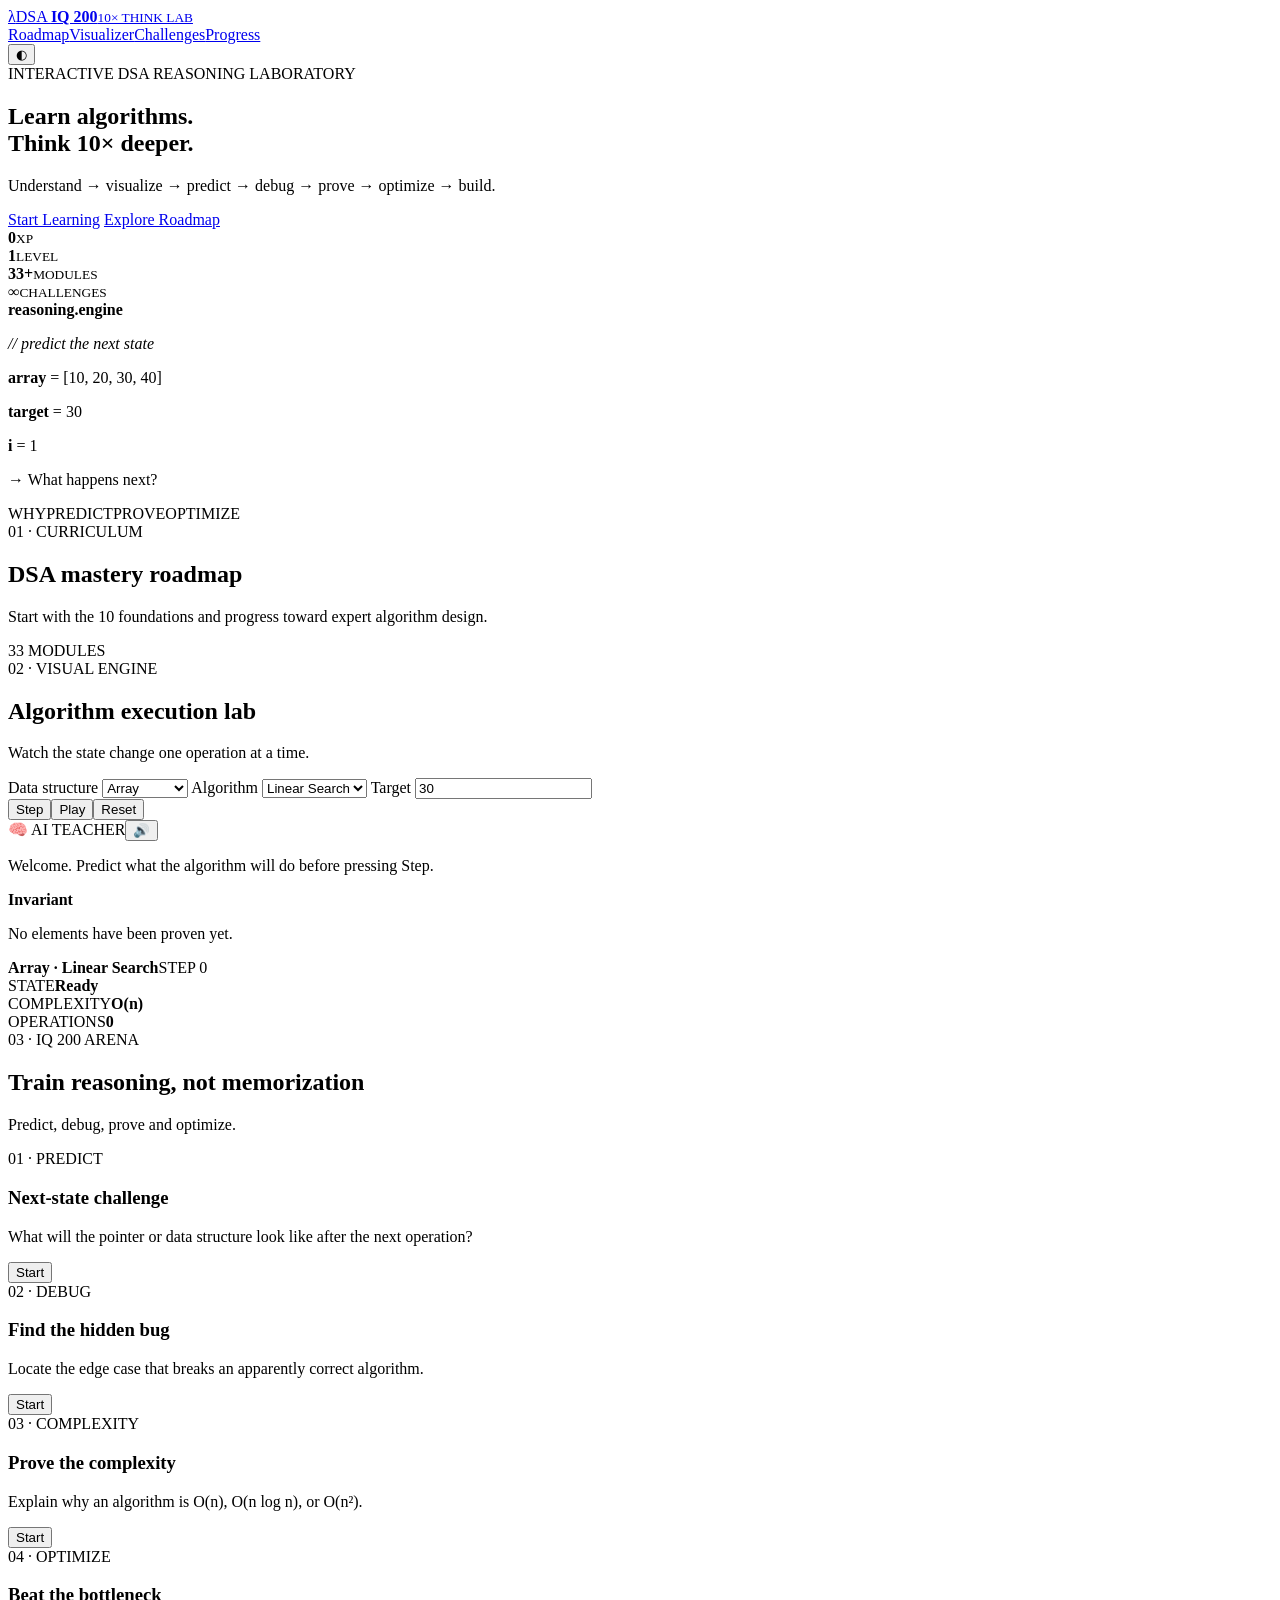
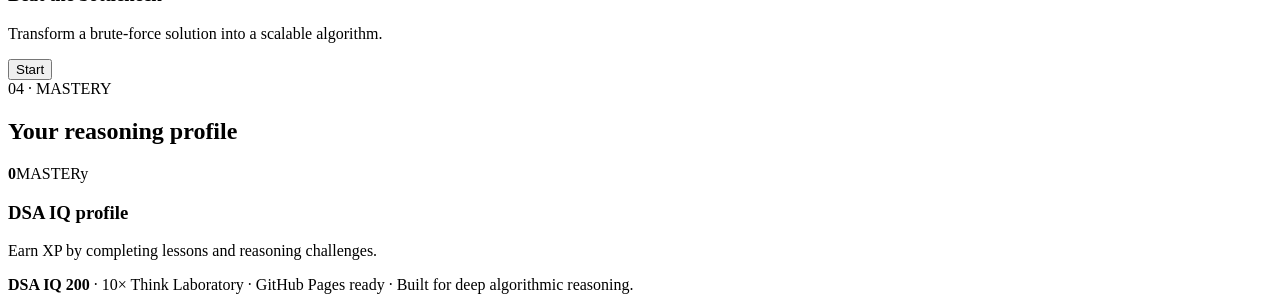
==== index.html @ b8ddc9b3 "Add files via upload" ====
<!doctype html>
<html lang="en">
<head>
  <meta charset="utf-8">
  <meta name="viewport" content="width=device-width, initial-scale=1">
  <meta name="description" content="DSA IQ 200 — a visual, interactive algorithm learning laboratory.">
  <title>DSA IQ 200 — 10× Think</title>
  <link rel="preconnect" href="https://fonts.googleapis.com">
  <link rel="preconnect" href="https://fonts.gstatic.com" crossorigin>
  <link href="https://fonts.googleapis.com/css2?family=Inter:wght@400;500;600;700;800&family=Space+Grotesk:wght@500;600;700&display=swap" rel="stylesheet">
  <link rel="stylesheet" href="css/style.css">
</head>
<body>
<div class="app-shell">
  <header class="topbar">
    <a class="brand" href="#home"><span class="brand-mark">λ</span><span>DSA <b>IQ 200</b><small>10× THINK LAB</small></span></a>
    <nav class="topnav">
      <a href="#roadmap">Roadmap</a><a href="#visualizer">Visualizer</a><a href="#challenges">Challenges</a><a href="#progress">Progress</a>
    </nav>
    <button class="icon-btn" id="themeBtn" title="Toggle theme">◐</button>
  </header>

  <main>
    <section id="home" class="hero section">
      <div class="hero-copy">
        <div class="eyebrow">INTERACTIVE DSA REASONING LABORATORY</div>
        <h1>Learn algorithms.<br><span>Think 10× deeper.</span></h1>
        <p>Understand → visualize → predict → debug → prove → optimize → build.</p>
        <div class="hero-actions">
          <a class="btn primary" href="#visualizer">Start Learning</a>
          <a class="btn ghost" href="#roadmap">Explore Roadmap</a>
        </div>
        <div class="hero-stats">
          <div><strong id="xpTop">0</strong><small>XP</small></div>
          <div><strong id="levelTop">1</strong><small>LEVEL</small></div>
          <div><strong>33+</strong><small>MODULES</small></div>
          <div><strong>∞</strong><small>CHALLENGES</small></div>
        </div>
      </div>
      <div class="hero-card">
        <div class="terminal-head"><span></span><span></span><span></span><b>reasoning.engine</b></div>
        <div class="terminal-body">
          <p><i>// predict the next state</i></p>
          <p><b>array</b> = [10, 20, 30, 40]</p>
          <p><b>target</b> = 30</p>
          <p><b>i</b> = 1</p>
          <p class="accent">→ What happens next?</p>
          <div class="terminal-grid"><span>WHY</span><span>PREDICT</span><span>PROVE</span><span>OPTIMIZE</span></div>
        </div>
      </div>
    </section>

    <section id="roadmap" class="section">
      <div class="section-title"><div><span class="eyebrow">01 · CURRICULUM</span><h2>DSA mastery roadmap</h2><p>Start with the 10 foundations and progress toward expert algorithm design.</p></div><span class="badge">33 MODULES</span></div>
      <div class="roadmap" id="roadmapGrid"></div>
    </section>

    <section id="visualizer" class="section">
      <div class="section-title"><div><span class="eyebrow">02 · VISUAL ENGINE</span><h2>Algorithm execution lab</h2><p>Watch the state change one operation at a time.</p></div></div>
      <div class="lab-grid">
        <aside class="panel controls">
          <label>Data structure</label>
          <select id="structureSelect">
            <option value="array">Array</option><option value="stack">Stack</option><option value="queue">Queue</option><option value="linked">Linked List</option>
          </select>
          <label>Algorithm</label>
          <select id="algoSelect"><option value="linear">Linear Search</option><option value="bubble">Bubble Sort</option></select>
          <label>Target</label>
          <input id="targetInput" value="30" inputmode="numeric">
          <div class="control-row"><button class="btn small" id="stepBtn">Step</button><button class="btn small primary" id="playBtn">Play</button><button class="btn small" id="resetBtn">Reset</button></div>
          <div class="teacher-box">
            <div class="teacher-head"><span>🧠 AI TEACHER</span><button id="speakBtn">🔊</button></div>
            <p id="teacherText">Welcome. Predict what the algorithm will do before pressing Step.</p>
          </div>
          <div class="invariant"><b>Invariant</b><p id="invariantText">No elements have been proven yet.</p></div>
        </aside>
        <div class="panel stage">
          <div class="stage-head"><b id="stageTitle">Array · Linear Search</b><span id="stepCounter">STEP 0</span></div>
          <div id="visualCanvas" class="visual-canvas"></div>
          <div class="state-strip"><div><span>STATE</span><b id="stateText">Ready</b></div><div><span>COMPLEXITY</span><b id="complexityText">O(n)</b></div><div><span>OPERATIONS</span><b id="opsText">0</b></div></div>
        </div>
      </div>
    </section>

    <section id="challenges" class="section">
      <div class="section-title"><div><span class="eyebrow">03 · IQ 200 ARENA</span><h2>Train reasoning, not memorization</h2><p>Predict, debug, prove and optimize.</p></div></div>
      <div class="challenge-grid">
        <article class="challenge-card"><span>01 · PREDICT</span><h3>Next-state challenge</h3><p>What will the pointer or data structure look like after the next operation?</p><button class="btn small" data-challenge="predict">Start</button></article>
        <article class="challenge-card"><span>02 · DEBUG</span><h3>Find the hidden bug</h3><p>Locate the edge case that breaks an apparently correct algorithm.</p><button class="btn small" data-challenge="debug">Start</button></article>
        <article class="challenge-card"><span>03 · COMPLEXITY</span><h3>Prove the complexity</h3><p>Explain why an algorithm is O(n), O(n log n), or O(n²).</p><button class="btn small" data-challenge="complexity">Start</button></article>
        <article class="challenge-card"><span>04 · OPTIMIZE</span><h3>Beat the bottleneck</h3><p>Transform a brute-force solution into a scalable algorithm.</p><button class="btn small" data-challenge="optimize">Start</button></article>
      </div>
      <div id="challengePanel" class="panel challenge-panel hidden"></div>
    </section>

    <section id="progress" class="section">
      <div class="section-title"><div><span class="eyebrow">04 · MASTERY</span><h2>Your reasoning profile</h2></div></div>
      <div class="progress-grid">
        <div class="panel mastery"><div class="mastery-ring"><b id="masteryScore">0</b><span>MASTERy</span></div><div><h3>DSA IQ profile</h3><p>Earn XP by completing lessons and reasoning challenges.</p><div class="bar"><i id="masteryBar"></i></div></div></div>
        <div class="panel skills" id="skills"></div>
      </div>
    </section>
  </main>

  <footer><b>DSA IQ 200</b> · 10× Think Laboratory · GitHub Pages ready · Built for deep algorithmic reasoning.</footer>
</div>
<script src="js/app.js"></script>
</body>
</html>
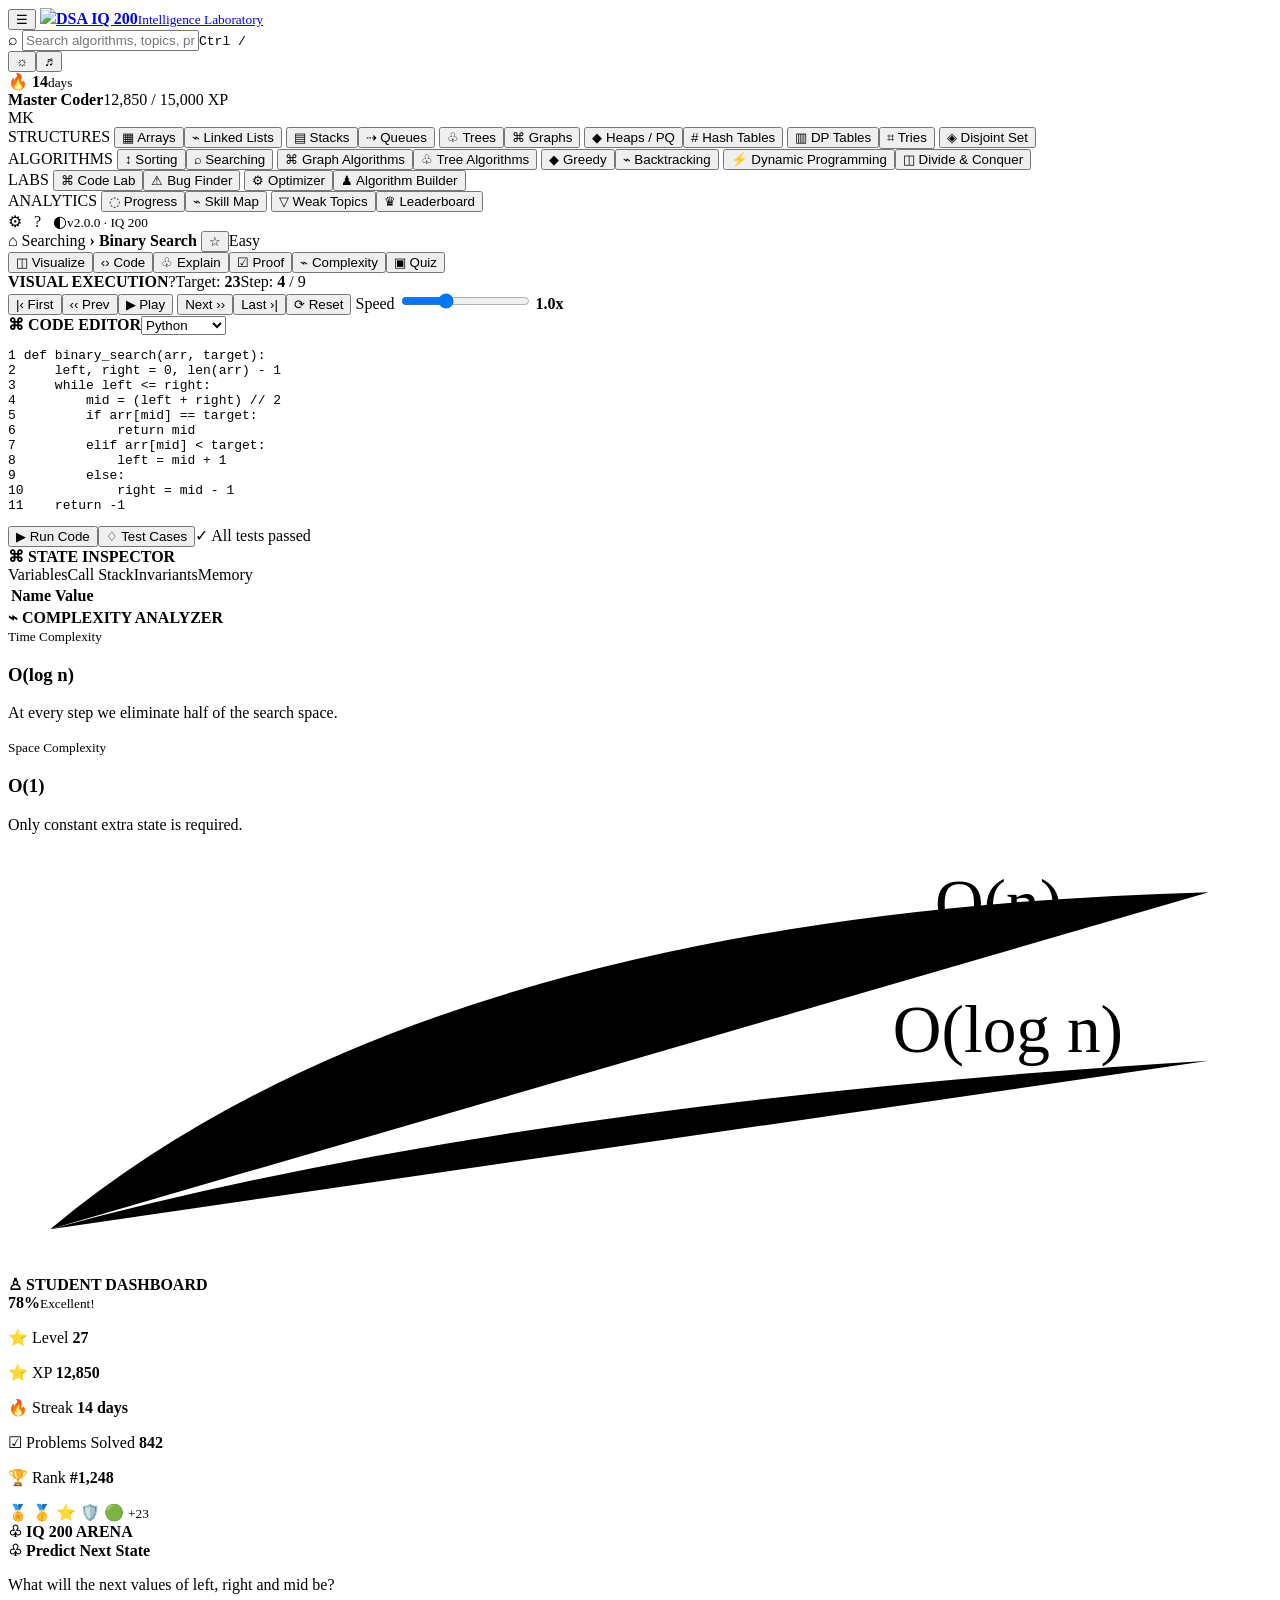
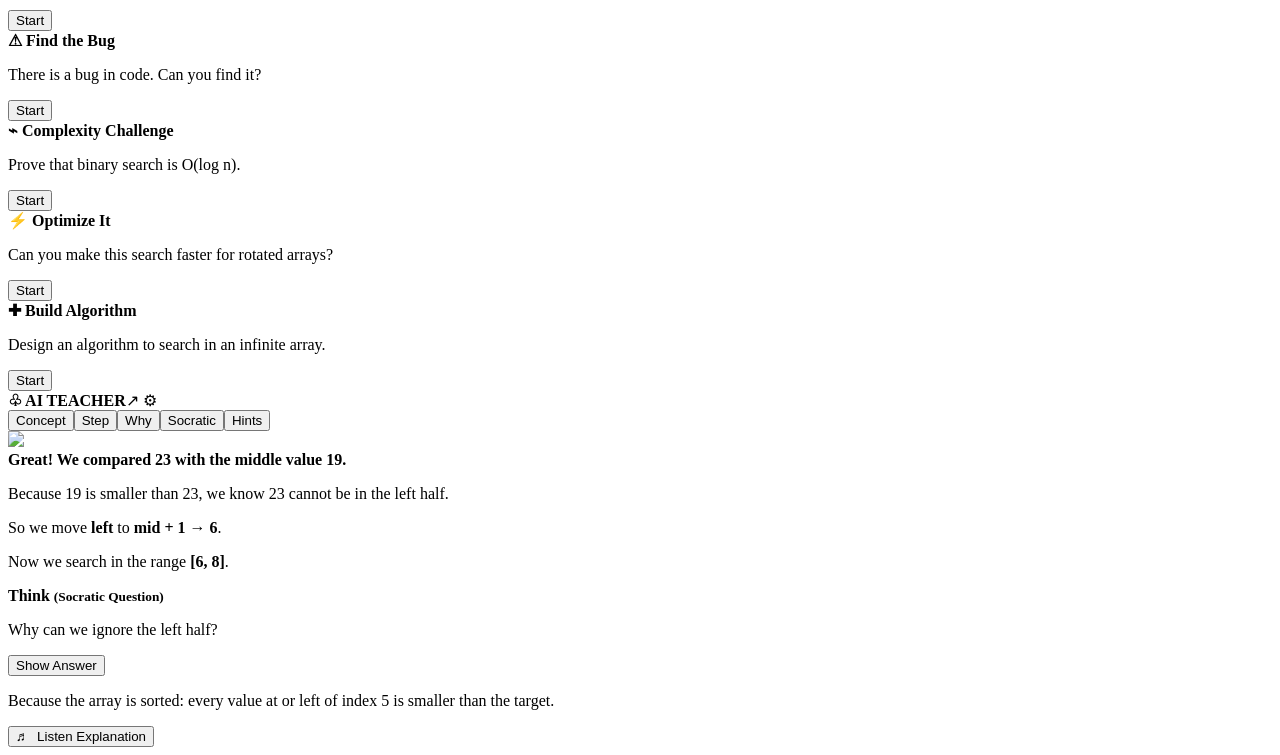
==== commit 4bc8fe68: "Add files via upload" ====
--- a/index.html
+++ b/index.html
@@ -1,109 +1,135 @@
 <!doctype html>
 <html lang="en">
 <head>
-  <meta charset="utf-8">
-  <meta name="viewport" content="width=device-width, initial-scale=1">
-  <meta name="description" content="DSA IQ 200 — a visual, interactive algorithm learning laboratory.">
-  <title>DSA IQ 200 — 10× Think</title>
-  <link rel="preconnect" href="https://fonts.googleapis.com">
-  <link rel="preconnect" href="https://fonts.gstatic.com" crossorigin>
-  <link href="https://fonts.googleapis.com/css2?family=Inter:wght@400;500;600;700;800&family=Space+Grotesk:wght@500;600;700&display=swap" rel="stylesheet">
-  <link rel="stylesheet" href="css/style.css">
+<meta charset="utf-8">
+<meta name="viewport" content="width=device-width,initial-scale=1">
+<meta name="theme-color" content="#070b12">
+<meta name="description" content="DSA IQ 200 — Intelligence Laboratory">
+<title>DSA IQ 200 — Intelligence Laboratory</title>
+<link rel="icon" href="assets/favicon.svg" type="image/svg+xml">
+<link rel="stylesheet" href="css/app.css">
 </head>
 <body>
-<div class="app-shell">
-  <header class="topbar">
-    <a class="brand" href="#home"><span class="brand-mark">λ</span><span>DSA <b>IQ 200</b><small>10× THINK LAB</small></span></a>
-    <nav class="topnav">
-      <a href="#roadmap">Roadmap</a><a href="#visualizer">Visualizer</a><a href="#challenges">Challenges</a><a href="#progress">Progress</a>
-    </nav>
-    <button class="icon-btn" id="themeBtn" title="Toggle theme">◐</button>
-  </header>
+<div id="app">
+<header class="topbar">
+  <button class="mobile-menu" id="mobileMenu">☰</button>
+  <a class="brand" href="#visualize"><img src="assets/logo.svg"><span><b>DSA IQ 200</b><small>Intelligence Laboratory</small></span></a>
+  <div class="global-search">⌕ <input placeholder="Search algorithms, topics, problems..."><kbd>Ctrl /</kbd></div>
+  <div class="top-actions">
+    <button id="themeBtn">☼</button><button id="voiceTop">♬</button>
+    <div class="streak">🔥 <b>14</b><small>days</small></div>
+    <div class="xp"><b>Master Coder</b><span>12,850 / 15,000 XP</span><i><em></em></i></div>
+    <div class="avatar">MK</div>
+  </div>
+</header>
 
-  <main>
-    <section id="home" class="hero section">
-      <div class="hero-copy">
-        <div class="eyebrow">INTERACTIVE DSA REASONING LABORATORY</div>
-        <h1>Learn algorithms.<br><span>Think 10× deeper.</span></h1>
-        <p>Understand → visualize → predict → debug → prove → optimize → build.</p>
-        <div class="hero-actions">
-          <a class="btn primary" href="#visualizer">Start Learning</a>
-          <a class="btn ghost" href="#roadmap">Explore Roadmap</a>
-        </div>
-        <div class="hero-stats">
-          <div><strong id="xpTop">0</strong><small>XP</small></div>
-          <div><strong id="levelTop">1</strong><small>LEVEL</small></div>
-          <div><strong>33+</strong><small>MODULES</small></div>
-          <div><strong>∞</strong><small>CHALLENGES</small></div>
+<div class="layout">
+<aside class="sidebar" id="sidebar">
+  <div class="nav-group"><label>STRUCTURES</label>
+    <button class="nav active">▦ <span>Arrays</span></button><button class="nav">⌁ <span>Linked Lists</span></button>
+    <button class="nav">▤ <span>Stacks</span></button><button class="nav">⇢ <span>Queues</span></button>
+    <button class="nav">♧ <span>Trees</span></button><button class="nav">⌘ <span>Graphs</span></button>
+    <button class="nav">◆ <span>Heaps / PQ</span></button><button class="nav"># <span>Hash Tables</span></button>
+    <button class="nav">▥ <span>DP Tables</span></button><button class="nav">⌗ <span>Tries</span></button>
+    <button class="nav">◈ <span>Disjoint Set</span></button>
+  </div>
+  <div class="nav-group"><label>ALGORITHMS</label>
+    <button class="nav">↕ <span>Sorting</span></button><button class="nav active">⌕ <span>Searching</span></button>
+    <button class="nav">⌘ <span>Graph Algorithms</span></button><button class="nav">♧ <span>Tree Algorithms</span></button>
+    <button class="nav">◆ <span>Greedy</span></button><button class="nav">⌁ <span>Backtracking</span></button>
+    <button class="nav">⚡ <span>Dynamic Programming</span></button><button class="nav">◫ <span>Divide & Conquer</span></button>
+  </div>
+  <div class="nav-group"><label>LABS</label>
+    <button class="nav">⌘ <span>Code Lab</span></button><button class="nav">⚠ <span>Bug Finder</span></button>
+    <button class="nav">⚙ <span>Optimizer</span></button><button class="nav">♟ <span>Algorithm Builder</span></button>
+  </div>
+  <div class="nav-group"><label>ANALYTICS</label>
+    <button class="nav">◌ <span>Progress</span></button><button class="nav">⌁ <span>Skill Map</span></button>
+    <button class="nav">▽ <span>Weak Topics</span></button><button class="nav">♛ <span>Leaderboard</span></button>
+  </div>
+  <footer>⚙ &nbsp; ? &nbsp; ◐<small>v2.0.0 · IQ 200</small></footer>
+</aside>
+
+<main class="content">
+  <div class="crumb"><span>⌂</span> Searching <b>›</b> <strong>Binary Search</strong> <button>☆</button><span class="difficulty">Easy</span></div>
+  <div class="tabs"><button class="active" data-tab="visualize">◫ Visualize</button><button data-tab="code">‹› Code</button><button data-tab="explain">♧ Explain</button><button data-tab="proof">☑ Proof</button><button data-tab="complexity">⌁ Complexity</button><button data-tab="quiz">▣ Quiz</button></div>
+
+  <div class="workspace">
+    <section class="main-column">
+      <div class="panel execution" id="visualize">
+        <div class="panel-title"><b>VISUAL EXECUTION</b><span>?</span><label>Target: <strong>23</strong></label><label>Step: <strong id="stepNo">4</strong> / 9</label></div>
+        <div class="array-index" id="indexRow"></div>
+        <div class="array-row" id="arrayRow"></div>
+        <div class="pointer-row" id="pointerRow"></div>
+        <div class="explanation" id="executionText"></div>
+        <div class="execution-controls">
+          <button id="firstBtn">|‹ First</button><button id="prevBtn">‹‹ Prev</button><button class="play" id="playBtn">▶ Play</button>
+          <button id="nextBtn">Next ››</button><button id="lastBtn">Last ›|</button><button id="resetBtn">⟳ Reset</button>
+          <span class="speed">Speed <input id="speed" type="range" min=".5" max="2" step=".25" value="1"> <b id="speedVal">1.0x</b></span>
         </div>
       </div>
-      <div class="hero-card">
-        <div class="terminal-head"><span></span><span></span><span></span><b>reasoning.engine</b></div>
-        <div class="terminal-body">
-          <p><i>// predict the next state</i></p>
-          <p><b>array</b> = [10, 20, 30, 40]</p>
-          <p><b>target</b> = 30</p>
-          <p><b>i</b> = 1</p>
-          <p class="accent">→ What happens next?</p>
-          <div class="terminal-grid"><span>WHY</span><span>PREDICT</span><span>PROVE</span><span>OPTIMIZE</span></div>
+
+      <div class="lower-grid">
+        <div class="panel code-panel">
+          <div class="panel-title"><b>⌘ CODE EDITOR</b><select><option>Python</option><option>JavaScript</option><option>C++</option></select></div>
+          <pre><code><span class="ln">1</span> <span class="kw">def</span> binary_search(arr, target):
+<span class="ln">2</span>     left, right = <span class="num">0</span>, len(arr) - <span class="num">1</span>
+<span class="ln">3</span>     <span class="kw">while</span> left &lt;= right:
+<span class="ln">4</span>         mid = (left + right) // <span class="num">2</span>
+<span class="ln">5</span>         <span class="kw">if</span> arr[mid] == target:
+<span class="ln">6</span>             <span class="kw">return</span> mid
+<span class="ln">7</span>         <span class="kw">elif</span> arr[mid] &lt; target:
+<span class="ln">8</span>             left = mid + <span class="num">1</span>
+<span class="ln">9</span>         <span class="kw">else</span>:
+<span class="ln">10</span>            right = mid - <span class="num">1</span>
+<span class="ln">11</span>    <span class="kw">return</span> -<span class="num">1</span></code></pre>
+          <div class="code-actions"><button class="run">▶ Run Code</button><button>♢ Test Cases</button><span>✓ All tests passed</span></div>
+        </div>
+
+        <div class="panel inspector">
+          <div class="panel-title"><b>⌘ STATE INSPECTOR</b></div>
+          <div class="inspector-tabs"><span class="active">Variables</span><span>Call Stack</span><span>Invariants</span><span>Memory</span></div>
+          <table><thead><tr><th>Name</th><th>Value</th></tr></thead><tbody id="vars"></tbody></table>
+        </div>
+
+        <div class="panel complexity">
+          <div class="panel-title"><b>⌁ COMPLEXITY ANALYZER</b></div>
+          <small>Time Complexity</small><h3>O(log n)</h3><p>At every step we eliminate half of the search space.</p>
+          <small>Space Complexity</small><h3>O(1)</h3><p>Only constant extra state is required.</p>
+          <svg viewBox="0 0 300 100" class="graph"><path d="M10 90 Q100 15 285 10" class="redline"/><path d="M10 90 Q120 60 285 50" class="greenline"/><text x="220" y="18">O(n)</text><text x="210" y="48">O(log n)</text></svg>
+        </div>
+
+        <div class="panel dashboard">
+          <div class="panel-title"><b>♙ STUDENT DASHBOARD</b></div>
+          <div class="mastery"><div class="ring"><b>78%</b><small>Excellent!</small></div></div>
+          <div class="stats"><p>⭐ Level <b>27</b></p><p>⭐ XP <b>12,850</b></p><p>🔥 Streak <b>14 days</b></p><p>☑ Problems Solved <b>842</b></p><p>🏆 Rank <b>#1,248</b></p></div>
+          <div class="badges">🏅 🥇 ⭐ 🛡️ 🟢 <small>+23</small></div>
+        </div>
+      </div>
+
+      <div class="panel arena">
+        <div class="panel-title"><b>♧ IQ 200 ARENA</b></div>
+        <div class="arena-grid">
+          <article class="arena-card purple"><b>♧ Predict Next State</b><p>What will the next values of left, right and mid be?</p><button>Start</button></article>
+          <article class="arena-card red"><b>⚠ Find the Bug</b><p>There is a bug in code. Can you find it?</p><button>Start</button></article>
+          <article class="arena-card blue"><b>⌁ Complexity Challenge</b><p>Prove that binary search is O(log n).</p><button>Start</button></article>
+          <article class="arena-card gold"><b>⚡ Optimize It</b><p>Can you make this search faster for rotated arrays?</p><button>Start</button></article>
+          <article class="arena-card green"><b>✚ Build Algorithm</b><p>Design an algorithm to search in an infinite array.</p><button>Start</button></article>
         </div>
       </div>
     </section>
 
-    <section id="roadmap" class="section">
-      <div class="section-title"><div><span class="eyebrow">01 · CURRICULUM</span><h2>DSA mastery roadmap</h2><p>Start with the 10 foundations and progress toward expert algorithm design.</p></div><span class="badge">33 MODULES</span></div>
-      <div class="roadmap" id="roadmapGrid"></div>
-    </section>
-
-    <section id="visualizer" class="section">
-      <div class="section-title"><div><span class="eyebrow">02 · VISUAL ENGINE</span><h2>Algorithm execution lab</h2><p>Watch the state change one operation at a time.</p></div></div>
-      <div class="lab-grid">
-        <aside class="panel controls">
-          <label>Data structure</label>
-          <select id="structureSelect">
-            <option value="array">Array</option><option value="stack">Stack</option><option value="queue">Queue</option><option value="linked">Linked List</option>
-          </select>
-          <label>Algorithm</label>
-          <select id="algoSelect"><option value="linear">Linear Search</option><option value="bubble">Bubble Sort</option></select>
-          <label>Target</label>
-          <input id="targetInput" value="30" inputmode="numeric">
-          <div class="control-row"><button class="btn small" id="stepBtn">Step</button><button class="btn small primary" id="playBtn">Play</button><button class="btn small" id="resetBtn">Reset</button></div>
-          <div class="teacher-box">
-            <div class="teacher-head"><span>🧠 AI TEACHER</span><button id="speakBtn">🔊</button></div>
-            <p id="teacherText">Welcome. Predict what the algorithm will do before pressing Step.</p>
-          </div>
-          <div class="invariant"><b>Invariant</b><p id="invariantText">No elements have been proven yet.</p></div>
-        </aside>
-        <div class="panel stage">
-          <div class="stage-head"><b id="stageTitle">Array · Linear Search</b><span id="stepCounter">STEP 0</span></div>
-          <div id="visualCanvas" class="visual-canvas"></div>
-          <div class="state-strip"><div><span>STATE</span><b id="stateText">Ready</b></div><div><span>COMPLEXITY</span><b id="complexityText">O(n)</b></div><div><span>OPERATIONS</span><b id="opsText">0</b></div></div>
-        </div>
-      </div>
-    </section>
-
-    <section id="challenges" class="section">
-      <div class="section-title"><div><span class="eyebrow">03 · IQ 200 ARENA</span><h2>Train reasoning, not memorization</h2><p>Predict, debug, prove and optimize.</p></div></div>
-      <div class="challenge-grid">
-        <article class="challenge-card"><span>01 · PREDICT</span><h3>Next-state challenge</h3><p>What will the pointer or data structure look like after the next operation?</p><button class="btn small" data-challenge="predict">Start</button></article>
-        <article class="challenge-card"><span>02 · DEBUG</span><h3>Find the hidden bug</h3><p>Locate the edge case that breaks an apparently correct algorithm.</p><button class="btn small" data-challenge="debug">Start</button></article>
-        <article class="challenge-card"><span>03 · COMPLEXITY</span><h3>Prove the complexity</h3><p>Explain why an algorithm is O(n), O(n log n), or O(n²).</p><button class="btn small" data-challenge="complexity">Start</button></article>
-        <article class="challenge-card"><span>04 · OPTIMIZE</span><h3>Beat the bottleneck</h3><p>Transform a brute-force solution into a scalable algorithm.</p><button class="btn small" data-challenge="optimize">Start</button></article>
-      </div>
-      <div id="challengePanel" class="panel challenge-panel hidden"></div>
-    </section>
-
-    <section id="progress" class="section">
-      <div class="section-title"><div><span class="eyebrow">04 · MASTERY</span><h2>Your reasoning profile</h2></div></div>
-      <div class="progress-grid">
-        <div class="panel mastery"><div class="mastery-ring"><b id="masteryScore">0</b><span>MASTERy</span></div><div><h3>DSA IQ profile</h3><p>Earn XP by completing lessons and reasoning challenges.</p><div class="bar"><i id="masteryBar"></i></div></div></div>
-        <div class="panel skills" id="skills"></div>
-      </div>
-    </section>
-  </main>
-
-  <footer><b>DSA IQ 200</b> · 10× Think Laboratory · GitHub Pages ready · Built for deep algorithmic reasoning.</footer>
+    <aside class="teacher panel">
+      <div class="teacher-title"><b>♧ AI TEACHER</b><span>↗ ⚙</span></div>
+      <div class="teacher-tabs"><button>Concept</button><button class="active">Step</button><button>Why</button><button>Socratic</button><button>Hints</button></div>
+      <div class="teacher-avatar"><img src="assets/teacher.svg"></div>
+      <div class="speech"><b>Great! We compared 23 with the middle value 19.</b><p>Because 19 is smaller than 23, we know 23 cannot be in the left half.</p><p>So we move <strong>left</strong> to <strong>mid + 1 → 6</strong>.</p><p>Now we search in the range <strong>[6, 8]</strong>.</p></div>
+      <div class="socratic"><b>Think <small>(Socratic Question)</small></b><p>Why can we ignore the left half?</p><button id="answerBtn">Show Answer</button><p class="answer" id="answer">Because the array is sorted: every value at or left of index 5 is smaller than the target.</p></div>
+      <button class="listen" id="listenBtn">♬ &nbsp; Listen Explanation</button>
+    </aside>
+  </div>
+</main>
 </div>
 <script src="js/app.js"></script>
 </body>
-</html>
+</html>
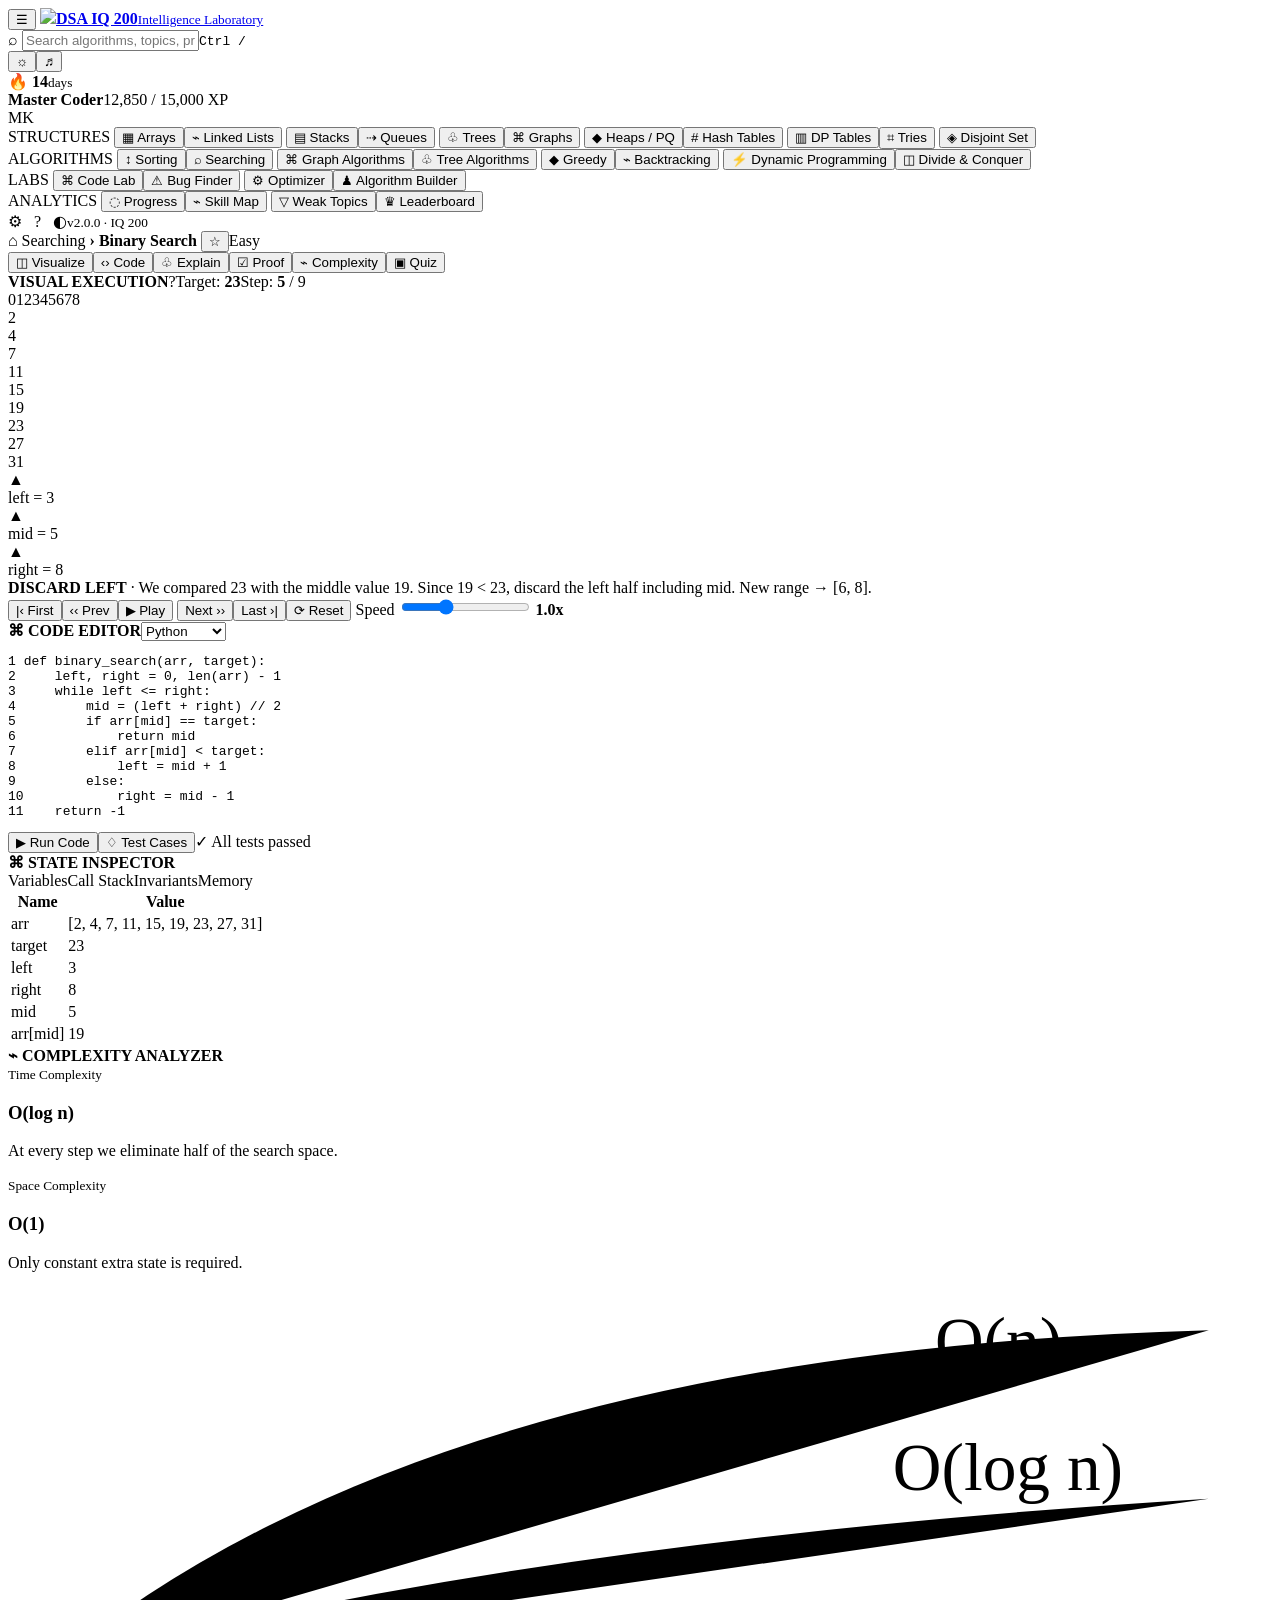
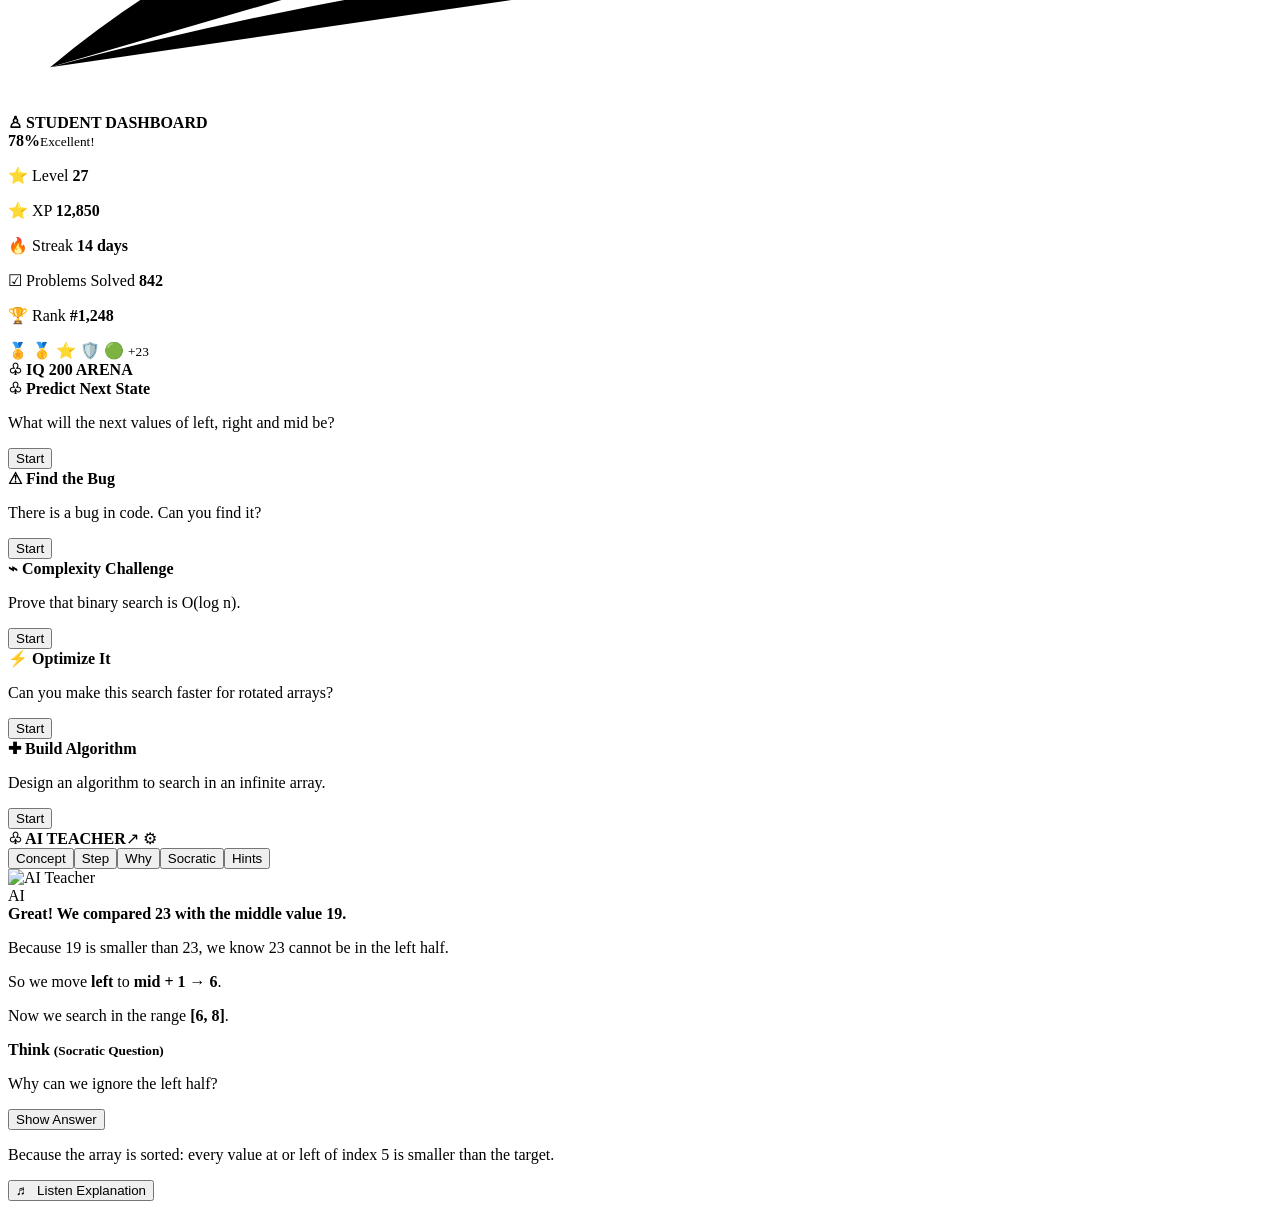
==== commit 234ede04: "Add files via upload" ====
--- a/index.html
+++ b/index.html
@@ -122,7 +122,7 @@
     <aside class="teacher panel">
       <div class="teacher-title"><b>♧ AI TEACHER</b><span>↗ ⚙</span></div>
       <div class="teacher-tabs"><button>Concept</button><button class="active">Step</button><button>Why</button><button>Socratic</button><button>Hints</button></div>
-      <div class="teacher-avatar"><img src="assets/teacher.svg"></div>
+      <div class="teacher-avatar"><img src="assets/teacher.svg" alt="AI Teacher"><div class="teacher-fallback">AI</div></div>
       <div class="speech"><b>Great! We compared 23 with the middle value 19.</b><p>Because 19 is smaller than 23, we know 23 cannot be in the left half.</p><p>So we move <strong>left</strong> to <strong>mid + 1 → 6</strong>.</p><p>Now we search in the range <strong>[6, 8]</strong>.</p></div>
       <div class="socratic"><b>Think <small>(Socratic Question)</small></b><p>Why can we ignore the left half?</p><button id="answerBtn">Show Answer</button><p class="answer" id="answer">Because the array is sorted: every value at or left of index 5 is smaller than the target.</p></div>
       <button class="listen" id="listenBtn">♬ &nbsp; Listen Explanation</button>
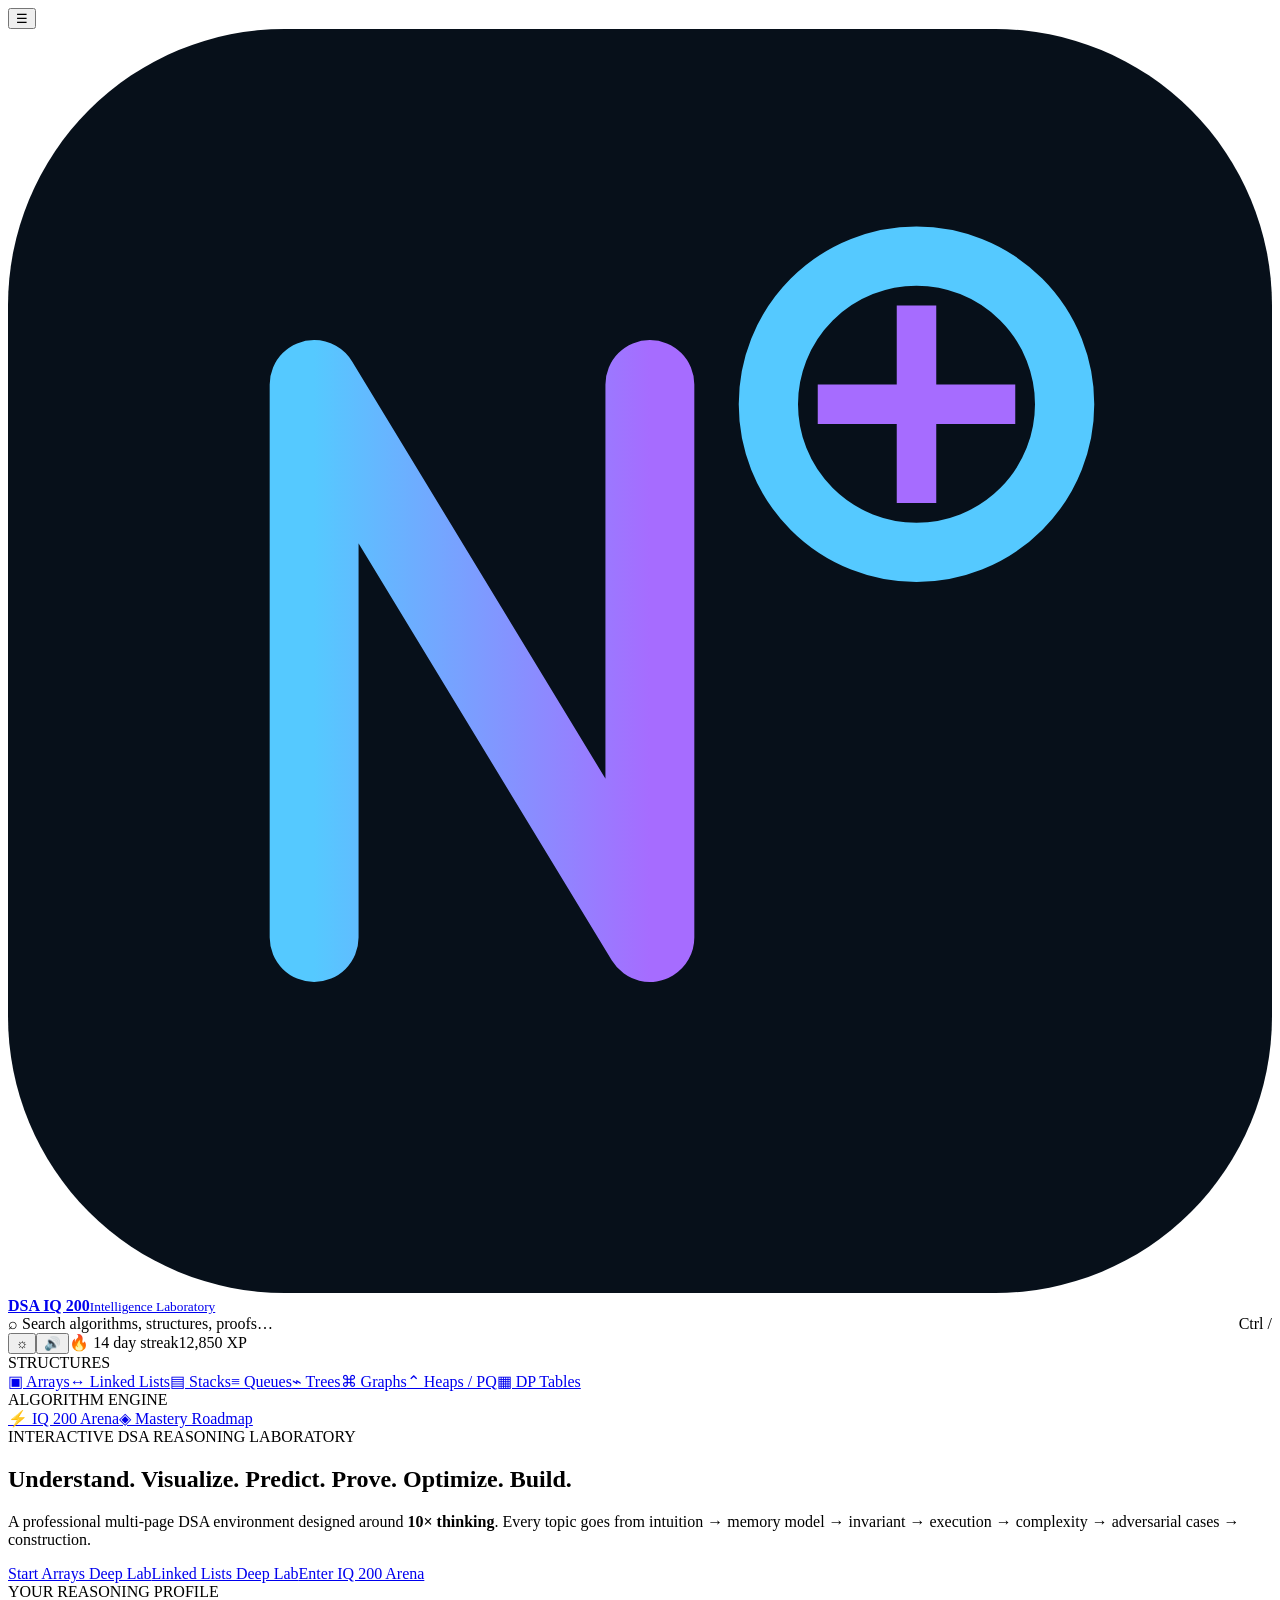
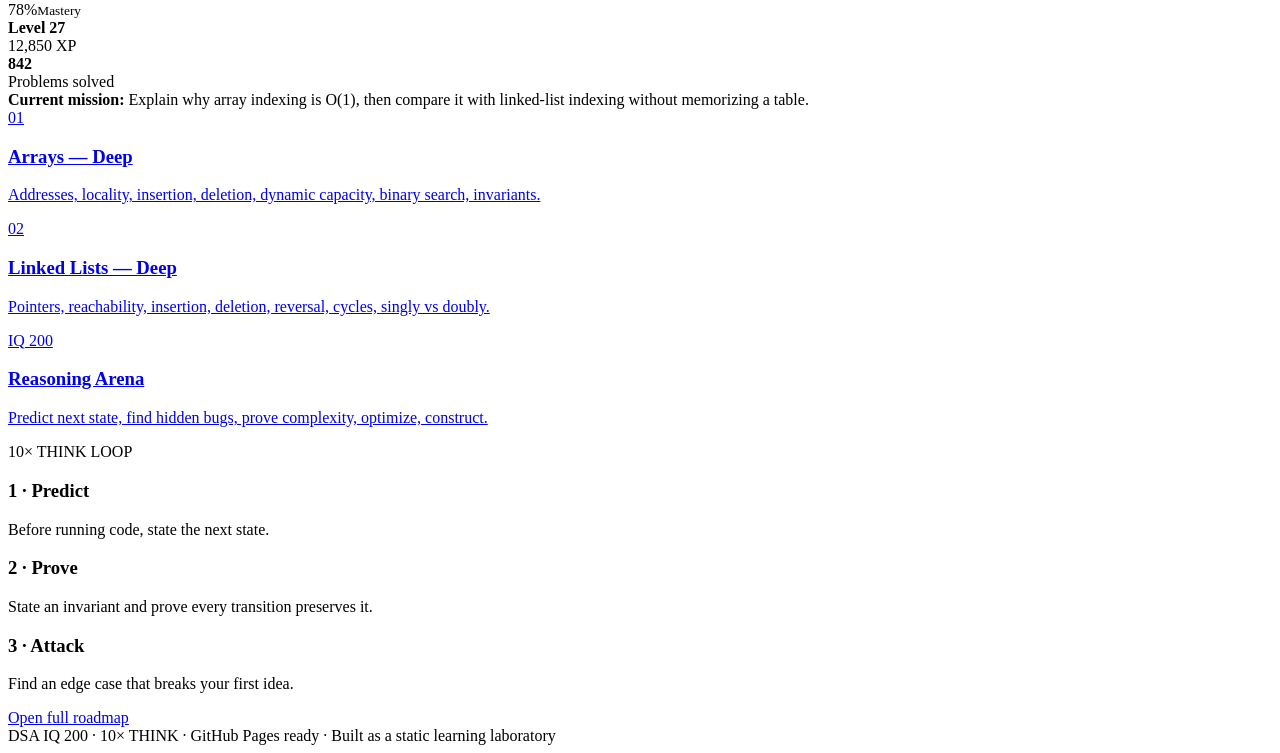
==== commit 8eea36c0: "Add files via upload" ====
--- a/index.html
+++ b/index.html
@@ -1,135 +1 @@
-<!doctype html>
-<html lang="en">
-<head>
-<meta charset="utf-8">
-<meta name="viewport" content="width=device-width,initial-scale=1">
-<meta name="theme-color" content="#070b12">
-<meta name="description" content="DSA IQ 200 — Intelligence Laboratory">
-<title>DSA IQ 200 — Intelligence Laboratory</title>
-<link rel="icon" href="assets/favicon.svg" type="image/svg+xml">
-<link rel="stylesheet" href="css/app.css">
-</head>
-<body>
-<div id="app">
-<header class="topbar">
-  <button class="mobile-menu" id="mobileMenu">☰</button>
-  <a class="brand" href="#visualize"><img src="assets/logo.svg"><span><b>DSA IQ 200</b><small>Intelligence Laboratory</small></span></a>
-  <div class="global-search">⌕ <input placeholder="Search algorithms, topics, problems..."><kbd>Ctrl /</kbd></div>
-  <div class="top-actions">
-    <button id="themeBtn">☼</button><button id="voiceTop">♬</button>
-    <div class="streak">🔥 <b>14</b><small>days</small></div>
-    <div class="xp"><b>Master Coder</b><span>12,850 / 15,000 XP</span><i><em></em></i></div>
-    <div class="avatar">MK</div>
-  </div>
-</header>
-
-<div class="layout">
-<aside class="sidebar" id="sidebar">
-  <div class="nav-group"><label>STRUCTURES</label>
-    <button class="nav active">▦ <span>Arrays</span></button><button class="nav">⌁ <span>Linked Lists</span></button>
-    <button class="nav">▤ <span>Stacks</span></button><button class="nav">⇢ <span>Queues</span></button>
-    <button class="nav">♧ <span>Trees</span></button><button class="nav">⌘ <span>Graphs</span></button>
-    <button class="nav">◆ <span>Heaps / PQ</span></button><button class="nav"># <span>Hash Tables</span></button>
-    <button class="nav">▥ <span>DP Tables</span></button><button class="nav">⌗ <span>Tries</span></button>
-    <button class="nav">◈ <span>Disjoint Set</span></button>
-  </div>
-  <div class="nav-group"><label>ALGORITHMS</label>
-    <button class="nav">↕ <span>Sorting</span></button><button class="nav active">⌕ <span>Searching</span></button>
-    <button class="nav">⌘ <span>Graph Algorithms</span></button><button class="nav">♧ <span>Tree Algorithms</span></button>
-    <button class="nav">◆ <span>Greedy</span></button><button class="nav">⌁ <span>Backtracking</span></button>
-    <button class="nav">⚡ <span>Dynamic Programming</span></button><button class="nav">◫ <span>Divide & Conquer</span></button>
-  </div>
-  <div class="nav-group"><label>LABS</label>
-    <button class="nav">⌘ <span>Code Lab</span></button><button class="nav">⚠ <span>Bug Finder</span></button>
-    <button class="nav">⚙ <span>Optimizer</span></button><button class="nav">♟ <span>Algorithm Builder</span></button>
-  </div>
-  <div class="nav-group"><label>ANALYTICS</label>
-    <button class="nav">◌ <span>Progress</span></button><button class="nav">⌁ <span>Skill Map</span></button>
-    <button class="nav">▽ <span>Weak Topics</span></button><button class="nav">♛ <span>Leaderboard</span></button>
-  </div>
-  <footer>⚙ &nbsp; ? &nbsp; ◐<small>v2.0.0 · IQ 200</small></footer>
-</aside>
-
-<main class="content">
-  <div class="crumb"><span>⌂</span> Searching <b>›</b> <strong>Binary Search</strong> <button>☆</button><span class="difficulty">Easy</span></div>
-  <div class="tabs"><button class="active" data-tab="visualize">◫ Visualize</button><button data-tab="code">‹› Code</button><button data-tab="explain">♧ Explain</button><button data-tab="proof">☑ Proof</button><button data-tab="complexity">⌁ Complexity</button><button data-tab="quiz">▣ Quiz</button></div>
-
-  <div class="workspace">
-    <section class="main-column">
-      <div class="panel execution" id="visualize">
-        <div class="panel-title"><b>VISUAL EXECUTION</b><span>?</span><label>Target: <strong>23</strong></label><label>Step: <strong id="stepNo">4</strong> / 9</label></div>
-        <div class="array-index" id="indexRow"></div>
-        <div class="array-row" id="arrayRow"></div>
-        <div class="pointer-row" id="pointerRow"></div>
-        <div class="explanation" id="executionText"></div>
-        <div class="execution-controls">
-          <button id="firstBtn">|‹ First</button><button id="prevBtn">‹‹ Prev</button><button class="play" id="playBtn">▶ Play</button>
-          <button id="nextBtn">Next ››</button><button id="lastBtn">Last ›|</button><button id="resetBtn">⟳ Reset</button>
-          <span class="speed">Speed <input id="speed" type="range" min=".5" max="2" step=".25" value="1"> <b id="speedVal">1.0x</b></span>
-        </div>
-      </div>
-
-      <div class="lower-grid">
-        <div class="panel code-panel">
-          <div class="panel-title"><b>⌘ CODE EDITOR</b><select><option>Python</option><option>JavaScript</option><option>C++</option></select></div>
-          <pre><code><span class="ln">1</span> <span class="kw">def</span> binary_search(arr, target):
-<span class="ln">2</span>     left, right = <span class="num">0</span>, len(arr) - <span class="num">1</span>
-<span class="ln">3</span>     <span class="kw">while</span> left &lt;= right:
-<span class="ln">4</span>         mid = (left + right) // <span class="num">2</span>
-<span class="ln">5</span>         <span class="kw">if</span> arr[mid] == target:
-<span class="ln">6</span>             <span class="kw">return</span> mid
-<span class="ln">7</span>         <span class="kw">elif</span> arr[mid] &lt; target:
-<span class="ln">8</span>             left = mid + <span class="num">1</span>
-<span class="ln">9</span>         <span class="kw">else</span>:
-<span class="ln">10</span>            right = mid - <span class="num">1</span>
-<span class="ln">11</span>    <span class="kw">return</span> -<span class="num">1</span></code></pre>
-          <div class="code-actions"><button class="run">▶ Run Code</button><button>♢ Test Cases</button><span>✓ All tests passed</span></div>
-        </div>
-
-        <div class="panel inspector">
-          <div class="panel-title"><b>⌘ STATE INSPECTOR</b></div>
-          <div class="inspector-tabs"><span class="active">Variables</span><span>Call Stack</span><span>Invariants</span><span>Memory</span></div>
-          <table><thead><tr><th>Name</th><th>Value</th></tr></thead><tbody id="vars"></tbody></table>
-        </div>
-
-        <div class="panel complexity">
-          <div class="panel-title"><b>⌁ COMPLEXITY ANALYZER</b></div>
-          <small>Time Complexity</small><h3>O(log n)</h3><p>At every step we eliminate half of the search space.</p>
-          <small>Space Complexity</small><h3>O(1)</h3><p>Only constant extra state is required.</p>
-          <svg viewBox="0 0 300 100" class="graph"><path d="M10 90 Q100 15 285 10" class="redline"/><path d="M10 90 Q120 60 285 50" class="greenline"/><text x="220" y="18">O(n)</text><text x="210" y="48">O(log n)</text></svg>
-        </div>
-
-        <div class="panel dashboard">
-          <div class="panel-title"><b>♙ STUDENT DASHBOARD</b></div>
-          <div class="mastery"><div class="ring"><b>78%</b><small>Excellent!</small></div></div>
-          <div class="stats"><p>⭐ Level <b>27</b></p><p>⭐ XP <b>12,850</b></p><p>🔥 Streak <b>14 days</b></p><p>☑ Problems Solved <b>842</b></p><p>🏆 Rank <b>#1,248</b></p></div>
-          <div class="badges">🏅 🥇 ⭐ 🛡️ 🟢 <small>+23</small></div>
-        </div>
-      </div>
-
-      <div class="panel arena">
-        <div class="panel-title"><b>♧ IQ 200 ARENA</b></div>
-        <div class="arena-grid">
-          <article class="arena-card purple"><b>♧ Predict Next State</b><p>What will the next values of left, right and mid be?</p><button>Start</button></article>
-          <article class="arena-card red"><b>⚠ Find the Bug</b><p>There is a bug in code. Can you find it?</p><button>Start</button></article>
-          <article class="arena-card blue"><b>⌁ Complexity Challenge</b><p>Prove that binary search is O(log n).</p><button>Start</button></article>
-          <article class="arena-card gold"><b>⚡ Optimize It</b><p>Can you make this search faster for rotated arrays?</p><button>Start</button></article>
-          <article class="arena-card green"><b>✚ Build Algorithm</b><p>Design an algorithm to search in an infinite array.</p><button>Start</button></article>
-        </div>
-      </div>
-    </section>
-
-    <aside class="teacher panel">
-      <div class="teacher-title"><b>♧ AI TEACHER</b><span>↗ ⚙</span></div>
-      <div class="teacher-tabs"><button>Concept</button><button class="active">Step</button><button>Why</button><button>Socratic</button><button>Hints</button></div>
-      <div class="teacher-avatar"><img src="assets/teacher.svg" alt="AI Teacher"><div class="teacher-fallback">AI</div></div>
-      <div class="speech"><b>Great! We compared 23 with the middle value 19.</b><p>Because 19 is smaller than 23, we know 23 cannot be in the left half.</p><p>So we move <strong>left</strong> to <strong>mid + 1 → 6</strong>.</p><p>Now we search in the range <strong>[6, 8]</strong>.</p></div>
-      <div class="socratic"><b>Think <small>(Socratic Question)</small></b><p>Why can we ignore the left half?</p><button id="answerBtn">Show Answer</button><p class="answer" id="answer">Because the array is sorted: every value at or left of index 5 is smaller than the target.</p></div>
-      <button class="listen" id="listenBtn">♬ &nbsp; Listen Explanation</button>
-    </aside>
-  </div>
-</main>
-</div>
-<script src="js/app.js"></script>
-</body>
-</html>+<!doctype html><html><head><meta charset="utf-8"><meta name="viewport" content="width=device-width,initial-scale=1"><meta name="theme-color" content="#060b12"><title>DSA IQ 200 · 10× Think Lab</title><link rel="icon" href="assets/favicon.svg"><link rel="stylesheet" href="css/deep.css"></head><body><header class="topbar"><button class="mobile-menu" id="mobileMenu">☰</button><a class="brand" href="index.html"><img src="assets/logo.svg"><span><b>DSA IQ 200</b><small>Intelligence Laboratory</small></span></a><div class="global-search">⌕ Search algorithms, structures, proofs… <span style="float:right">Ctrl /</span></div><div class="top-actions"><button class="icon-btn" id="themeBtn">☼</button><button class="icon-btn" data-speak="Welcome to DSA IQ 200. The laboratory trains algorithmic reasoning through visualization, prediction, proof, debugging, optimization, and construction.">🔊</button><span class="tag">🔥 14 day streak</span><span class="tag">12,850 XP</span></div></header><div class="layout"><aside class="sidebar" id="sidebar"><div class="section-title">STRUCTURES</div><a class="nav-link" href="arrays.html">▣ Arrays</a><a class="nav-link" href="linked-lists.html">↔ Linked Lists</a><a class="nav-link" href="stacks.html">▤ Stacks</a><a class="nav-link" href="queues.html">≡ Queues</a><a class="nav-link" href="trees.html">⌁ Trees</a><a class="nav-link" href="graphs.html">⌘ Graphs</a><a class="nav-link" href="heaps.html">⌃ Heaps / PQ</a><a class="nav-link" href="dp.html">▦ DP Tables</a><div class="section-title">ALGORITHM ENGINE</div><a class="nav-link" href="arena.html">⚡ IQ 200 Arena</a><a class="nav-link" href="roadmap.html">◈ Mastery Roadmap</a></aside><main class="content"><section class="hero"><div class="panel"><span class="eyebrow">INTERACTIVE DSA REASONING LABORATORY</span><h1 class="h1">Understand. Visualize. Predict. Prove. Optimize. Build.</h1><p class="sub">A professional multi-page DSA environment designed around <b>10× thinking</b>. Every topic goes from intuition → memory model → invariant → execution → complexity → adversarial cases → construction.</p><div class="actions"><a class="btn primary" href="arrays.html">Start Arrays Deep Lab</a><a class="btn" href="linked-lists.html">Linked Lists Deep Lab</a><a class="btn" href="arena.html">Enter IQ 200 Arena</a></div></div><div class="panel"><span class="eyebrow">YOUR REASONING PROFILE</span><div class="metric">78%<small>Mastery</small></div><div class="grid2"><div><b>Level 27</b><br><span class="sub">12,850 XP</span></div><div><b>842</b><br><span class="sub">Problems solved</span></div></div><div class="callout good"><b>Current mission:</b> Explain why array indexing is O(1), then compare it with linked-list indexing without memorizing a table.</div></div></section><section class="grid3"><a class="card" href="arrays.html"><span class="eyebrow">01</span><h3>Arrays — Deep</h3><p class="deep">Addresses, locality, insertion, deletion, dynamic capacity, binary search, invariants.</p></a><a class="card" href="linked-lists.html"><span class="eyebrow">02</span><h3>Linked Lists — Deep</h3><p class="deep">Pointers, reachability, insertion, deletion, reversal, cycles, singly vs doubly.</p></a><a class="card" href="arena.html"><span class="eyebrow">IQ 200</span><h3>Reasoning Arena</h3><p class="deep">Predict next state, find hidden bugs, prove complexity, optimize, construct.</p></a></section><section class="panel" style="margin-top:16px"><span class="eyebrow">10× THINK LOOP</span><div class="grid3"><div class="card"><h3>1 · Predict</h3><p class="deep">Before running code, state the next state.</p></div><div class="card"><h3>2 · Prove</h3><p class="deep">State an invariant and prove every transition preserves it.</p></div><div class="card"><h3>3 · Attack</h3><p class="deep">Find an edge case that breaks your first idea.</p></div></div><div class="actions"><a class="btn primary" href="roadmap.html">Open full roadmap</a></div></section><footer class="footer">DSA IQ 200 · 10× THINK · GitHub Pages ready · Built as a static learning laboratory</footer></main></div><div id="toast"></div><script src="js/deep.js"></script></body></html>
